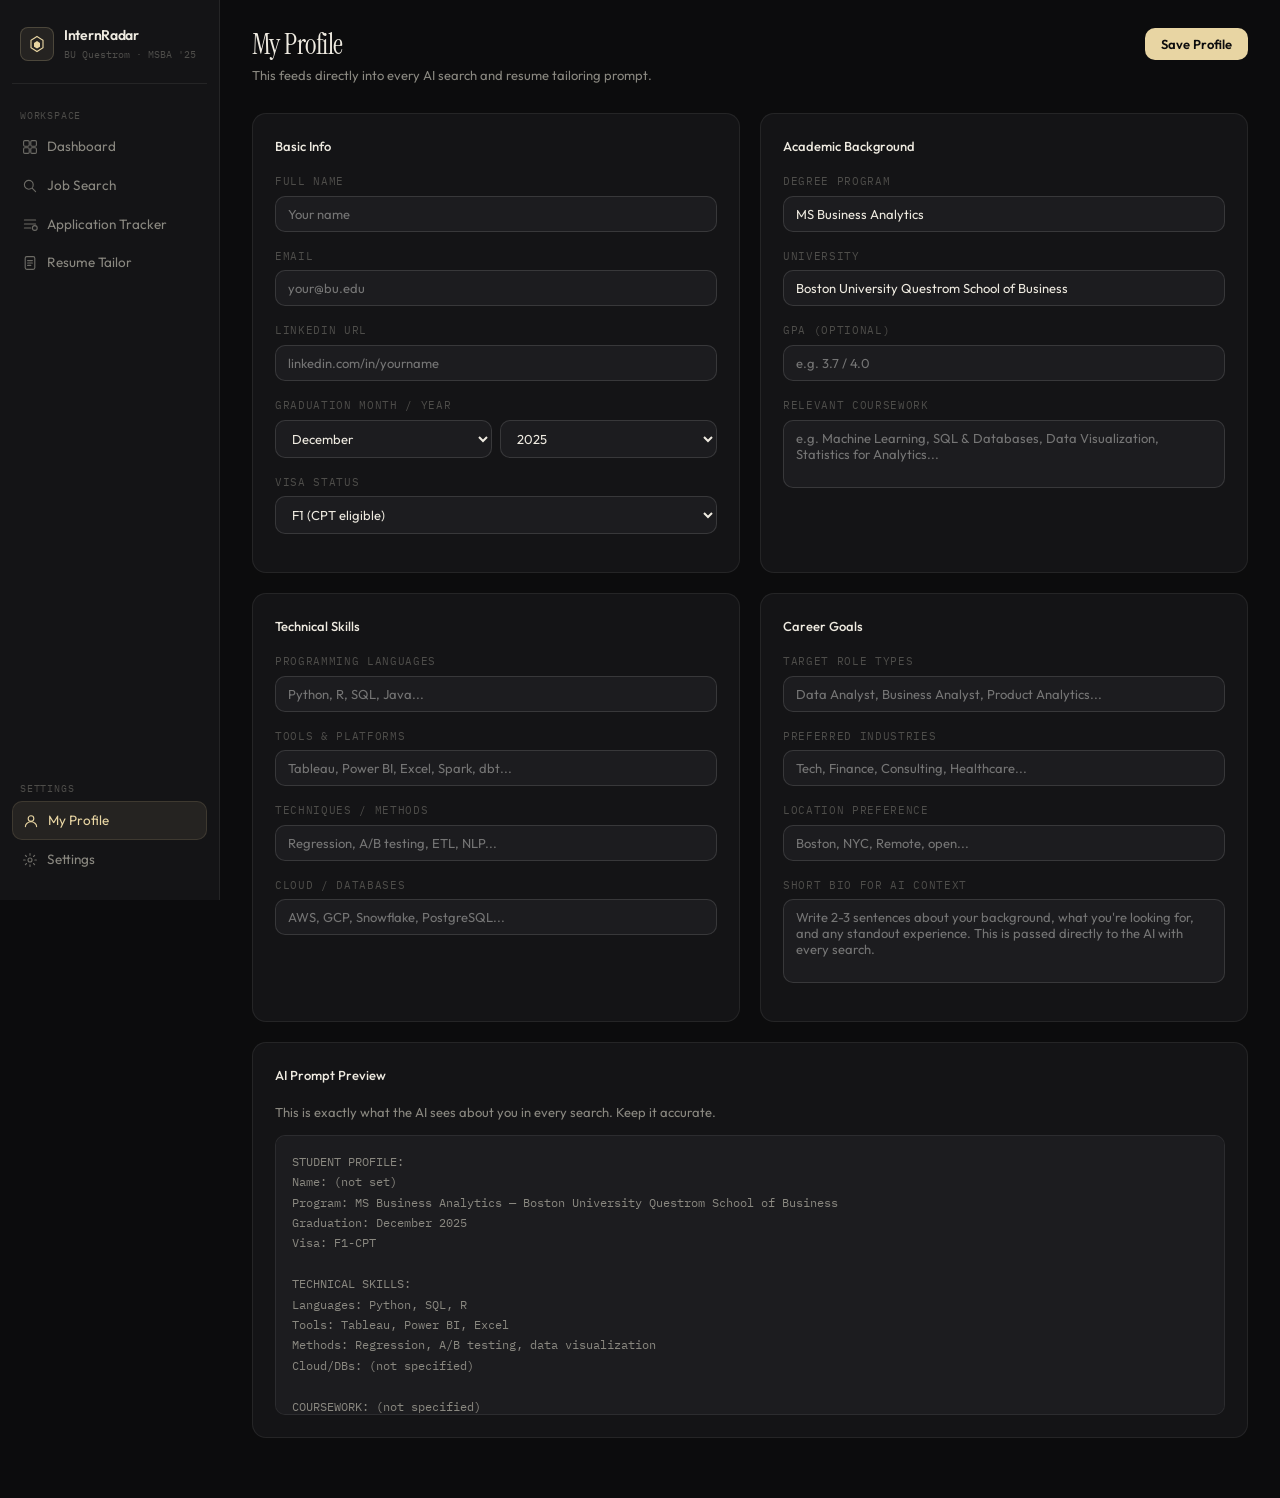
==== pages/profile.html @ 654e5e4c "Initial folder upload" ====
<!DOCTYPE html>
<html lang="en">
<head>
<meta charset="UTF-8">
<meta name="viewport" content="width=device-width, initial-scale=1.0">
<title>My Profile — InternRadar</title>
<link href="https://fonts.googleapis.com/css2?family=Instrument+Serif:ital@0;1&family=IBM+Plex+Mono:wght@400;500&family=Outfit:wght@300;400;500;600&display=swap" rel="stylesheet">
<link rel="stylesheet" href="../css/app.css">
</head>
<body>
<div id="app">
  <nav class="sidebar">
    <div class="sidebar-logo">
      <div class="logo-hex"><svg viewBox="0 0 24 24" width="18" height="18" fill="none"><path d="M12 2L20 7V17L12 22L4 17V7L12 2Z" stroke="currentColor" stroke-width="1.5"/><path d="M12 8L16 10.5V15.5L12 18L8 15.5V10.5L12 8Z" fill="currentColor"/></svg></div>
      <div><div class="logo-name">InternRadar</div><div class="logo-sub">BU Questrom · MSBA '25</div></div>
    </div>
    <div class="nav-section-label">Workspace</div>
    <a href="../index.html" class="nav-item"><svg viewBox="0 0 20 20" width="16" height="16" fill="none"><rect x="2" y="2" width="7" height="7" rx="1.5" stroke="currentColor" stroke-width="1.4"/><rect x="11" y="2" width="7" height="7" rx="1.5" stroke="currentColor" stroke-width="1.4"/><rect x="2" y="11" width="7" height="7" rx="1.5" stroke="currentColor" stroke-width="1.4"/><rect x="11" y="11" width="7" height="7" rx="1.5" stroke="currentColor" stroke-width="1.4"/></svg>Dashboard</a>
    <a href="search.html" class="nav-item"><svg viewBox="0 0 20 20" width="16" height="16" fill="none"><circle cx="8.5" cy="8.5" r="5.5" stroke="currentColor" stroke-width="1.4"/><path d="M13 13L17 17" stroke="currentColor" stroke-width="1.4" stroke-linecap="round"/></svg>Job Search</a>
    <a href="tracker.html" class="nav-item"><svg viewBox="0 0 20 20" width="16" height="16" fill="none"><path d="M3 5h14M3 10h14M3 15h8" stroke="currentColor" stroke-width="1.4" stroke-linecap="round"/><circle cx="16" cy="15" r="3" stroke="currentColor" stroke-width="1.4"/></svg>Application Tracker</a>
    <a href="resume.html" class="nav-item"><svg viewBox="0 0 20 20" width="16" height="16" fill="none"><rect x="4" y="2" width="12" height="16" rx="2" stroke="currentColor" stroke-width="1.4"/><path d="M7 7h6M7 10h6M7 13h4" stroke="currentColor" stroke-width="1.4" stroke-linecap="round"/></svg>Resume Tailor</a>
    <div class="nav-section-label" style="margin-top:auto">Settings</div>
    <a href="profile.html" class="nav-item active"><svg viewBox="0 0 20 20" width="16" height="16" fill="none"><circle cx="10" cy="7" r="3.5" stroke="currentColor" stroke-width="1.4"/><path d="M3 17c0-3.314 3.134-6 7-6s7 2.686 7 6" stroke="currentColor" stroke-width="1.4" stroke-linecap="round"/></svg>My Profile</a>
    <a href="settings.html" class="nav-item"><svg viewBox="0 0 20 20" width="16" height="16" fill="none"><circle cx="10" cy="10" r="2.5" stroke="currentColor" stroke-width="1.4"/><path d="M10 2v2M10 16v2M2 10h2M16 10h2M4.22 4.22l1.42 1.42M14.36 14.36l1.42 1.42M4.22 15.78l1.42-1.42M14.36 5.64l1.42-1.42" stroke="currentColor" stroke-width="1.4" stroke-linecap="round"/></svg>Settings</a>
  </nav>

  <main class="main-content">
    <div class="topbar">
      <div>
        <h1 class="page-title">My Profile</h1>
        <p class="page-sub">This feeds directly into every AI search and resume tailoring prompt.</p>
      </div>
      <button class="btn-primary" onclick="saveProfile()">Save Profile</button>
    </div>

    <div class="profile-grid">
      <div class="section-card">
        <div class="section-card-title">Basic Info</div>
        <div class="field-group"><div class="field-label">Full Name</div><input type="text" class="field-input" id="p-name" placeholder="Your name"></div>
        <div class="field-group"><div class="field-label">Email</div><input type="email" class="field-input" id="p-email" placeholder="your@bu.edu"></div>
        <div class="field-group"><div class="field-label">LinkedIn URL</div><input type="url" class="field-input" id="p-linkedin" placeholder="linkedin.com/in/yourname"></div>
        <div class="field-group">
          <div class="field-label">Graduation Month / Year</div>
          <div style="display:grid;grid-template-columns:1fr 1fr;gap:8px">
            <select class="field-select" id="p-grad-month">
              <option value="May">May</option><option value="August">August</option><option value="December" selected>December</option>
            </select>
            <select class="field-select" id="p-grad-year">
              <option value="2025" selected>2025</option><option value="2026">2026</option>
            </select>
          </div>
        </div>
        <div class="field-group">
          <div class="field-label">Visa Status</div>
          <select class="field-select" id="p-visa">
            <option value="F1-CPT">F1 (CPT eligible)</option>
            <option value="F1-OPT">F1 (OPT eligible)</option>
            <option value="F1-Both">F1 (CPT + OPT)</option>
            <option value="H1B">H1-B</option>
          </select>
        </div>
      </div>

      <div class="section-card">
        <div class="section-card-title">Academic Background</div>
        <div class="field-group"><div class="field-label">Degree Program</div><input type="text" class="field-input" id="p-degree" value="MS Business Analytics"></div>
        <div class="field-group"><div class="field-label">University</div><input type="text" class="field-input" id="p-university" value="Boston University Questrom School of Business"></div>
        <div class="field-group"><div class="field-label">GPA (optional)</div><input type="text" class="field-input" id="p-gpa" placeholder="e.g. 3.7 / 4.0"></div>
        <div class="field-group">
          <div class="field-label">Relevant Coursework</div>
          <textarea class="field-textarea" id="p-courses" rows="3" placeholder="e.g. Machine Learning, SQL & Databases, Data Visualization, Statistics for Analytics..."></textarea>
        </div>
      </div>

      <div class="section-card">
        <div class="section-card-title">Technical Skills</div>
        <div class="field-group">
          <div class="field-label">Programming Languages</div>
          <input type="text" class="field-input" id="p-langs" placeholder="Python, R, SQL, Java...">
        </div>
        <div class="field-group">
          <div class="field-label">Tools & Platforms</div>
          <input type="text" class="field-input" id="p-tools" placeholder="Tableau, Power BI, Excel, Spark, dbt...">
        </div>
        <div class="field-group">
          <div class="field-label">Techniques / Methods</div>
          <input type="text" class="field-input" id="p-methods" placeholder="Regression, A/B testing, ETL, NLP...">
        </div>
        <div class="field-group">
          <div class="field-label">Cloud / Databases</div>
          <input type="text" class="field-input" id="p-cloud" placeholder="AWS, GCP, Snowflake, PostgreSQL...">
        </div>
      </div>

      <div class="section-card">
        <div class="section-card-title">Career Goals</div>
        <div class="field-group">
          <div class="field-label">Target Role Types</div>
          <input type="text" class="field-input" id="p-roles" placeholder="Data Analyst, Business Analyst, Product Analytics...">
        </div>
        <div class="field-group">
          <div class="field-label">Preferred Industries</div>
          <input type="text" class="field-input" id="p-industries" placeholder="Tech, Finance, Consulting, Healthcare...">
        </div>
        <div class="field-group">
          <div class="field-label">Location Preference</div>
          <input type="text" class="field-input" id="p-locations" placeholder="Boston, NYC, Remote, open...">
        </div>
        <div class="field-group">
          <div class="field-label">Short Bio for AI Context</div>
          <textarea class="field-textarea" id="p-bio" rows="4" placeholder="Write 2-3 sentences about your background, what you're looking for, and any standout experience. This is passed directly to the AI with every search."></textarea>
        </div>
      </div>
    </div>

    <!-- AI context preview -->
    <div class="section-card" style="margin-top:20px">
      <div class="section-card-title">AI Prompt Preview</div>
      <p style="font-size:13px;color:var(--text2);margin-bottom:12px">This is exactly what the AI sees about you in every search. Keep it accurate.</p>
      <pre id="prompt-preview" style="background:var(--surface2);border:1px solid var(--border);border-radius:var(--radius);padding:16px;font-size:12px;font-family:var(--font-mono);color:var(--text2);line-height:1.7;white-space:pre-wrap;max-height:280px;overflow-y:auto"></pre>
    </div>
  </main>
</div>

<script src="../js/storage.js"></script>
<script src="../js/app.js"></script>
<script>
const PROFILE_KEY = 'ir_profile';

function loadProfile() {
  const p = JSON.parse(localStorage.getItem(PROFILE_KEY) || '{}');
  ['name','email','linkedin','gpa','degree','university','courses','langs','tools','methods','cloud','roles','industries','locations','bio'].forEach(k => {
    if (el('p-'+k) && p[k]) el('p-'+k).value = p[k];
  });
  if (p.gradMonth) el('p-grad-month').value = p.gradMonth;
  if (p.gradYear)  el('p-grad-year').value  = p.gradYear;
  if (p.visa)      el('p-visa').value        = p.visa;
  updatePreview();
}

function getProfileData() {
  return {
    name:       el('p-name').value,
    email:      el('p-email').value,
    linkedin:   el('p-linkedin').value,
    gradMonth:  el('p-grad-month').value,
    gradYear:   el('p-grad-year').value,
    visa:       el('p-visa').value,
    gpa:        el('p-gpa').value,
    degree:     el('p-degree').value,
    university: el('p-university').value,
    courses:    el('p-courses').value,
    langs:      el('p-langs').value,
    tools:      el('p-tools').value,
    methods:    el('p-methods').value,
    cloud:      el('p-cloud').value,
    roles:      el('p-roles').value,
    industries: el('p-industries').value,
    locations:  el('p-locations').value,
    bio:        el('p-bio').value,
  };
}

function saveProfile() {
  const p = getProfileData();
  localStorage.setItem(PROFILE_KEY, JSON.stringify(p));
  updatePreview();
  const btn = event.target;
  btn.textContent = '✓ Saved!';
  setTimeout(() => btn.textContent = 'Save Profile', 1500);
}

function updatePreview() {
  const p = getProfileData();
  const preview = `STUDENT PROFILE:
Name: ${p.name || '(not set)'}
Program: ${p.degree} — ${p.university}
Graduation: ${p.gradMonth} ${p.gradYear}
Visa: ${p.visa}${p.gpa ? ' | GPA: ' + p.gpa : ''}

TECHNICAL SKILLS:
Languages: ${p.langs || 'Python, SQL, R'}
Tools: ${p.tools || 'Tableau, Power BI, Excel'}
Methods: ${p.methods || 'Regression, A/B testing, data visualization'}
Cloud/DBs: ${p.cloud || '(not specified)'}

COURSEWORK: ${p.courses || '(not specified)'}

TARGET:
Roles: ${p.roles || 'Data/Business Analyst'}
Industries: ${p.industries || 'Any'}
Location: ${p.locations || 'Any'}

BIO: ${p.bio || '(not set)'}`;
  if (el('prompt-preview')) el('prompt-preview').textContent = preview;
}

// Live preview update
document.querySelectorAll('input,select,textarea').forEach(inp => inp.addEventListener('input', updatePreview));

loadProfile();
</script>
</body>
</html>
---- css/app.css ----
/* =============================================
   InternRadar — Design System
   Dark editorial theme with warm accents
   ============================================= */

*, *::before, *::after { box-sizing: border-box; margin: 0; padding: 0; }

:root {
  --bg:        #0c0c0d;
  --surface:   #141416;
  --surface2:  #1c1c1f;
  --surface3:  #242428;
  --border:    rgba(255,255,255,0.07);
  --border2:   rgba(255,255,255,0.12);
  --border3:   rgba(255,255,255,0.18);

  --text:      #eeeae0;
  --text2:     #8a8880;
  --text3:     #4e4d4a;

  --accent:    #e8d5a3;
  --accent-bg: rgba(232,213,163,0.08);
  --accent-bg2:rgba(232,213,163,0.04);

  --green:     #6fcf97;
  --green-bg:  rgba(111,207,151,0.10);
  --blue:      #7eb8f7;
  --blue-bg:   rgba(126,184,247,0.10);
  --amber:     #f5c842;
  --amber-bg:  rgba(245,200,66,0.10);
  --purple:    #b097f7;
  --purple-bg: rgba(176,151,247,0.10);
  --red:       #f47c7c;
  --red-bg:    rgba(244,124,124,0.10);

  --sidebar-w: 220px;
  --radius:    10px;
  --radius-lg: 14px;
  --radius-xl: 20px;

  --font-body:  'Outfit', sans-serif;
  --font-serif: 'Instrument Serif', serif;
  --font-mono:  'IBM Plex Mono', monospace;
}

html, body { height: 100%; }
body {
  font-family: var(--font-body);
  background: var(--bg);
  color: var(--text);
  font-size: 14px;
  line-height: 1.6;
  -webkit-font-smoothing: antialiased;
}

#app { display: flex; min-height: 100vh; }

.sidebar {
  width: var(--sidebar-w);
  min-height: 100vh;
  background: var(--surface);
  border-right: 1px solid var(--border);
  display: flex;
  flex-direction: column;
  padding: 20px 12px;
  position: fixed;
  top: 0; left: 0; bottom: 0;
  z-index: 50;
}
.sidebar-logo {
  display: flex;
  align-items: center;
  gap: 10px;
  padding: 4px 8px 20px;
  border-bottom: 1px solid var(--border);
  margin-bottom: 16px;
}
.logo-hex {
  width: 34px; height: 34px;
  background: var(--accent-bg);
  border: 1px solid rgba(232,213,163,0.2);
  border-radius: 8px;
  display: flex; align-items: center; justify-content: center;
  color: var(--accent);
  flex-shrink: 0;
}
.logo-name { font-size: 14px; font-weight: 600; letter-spacing: -0.02em; }
.logo-sub  { font-size: 10px; font-family: var(--font-mono); color: var(--text3); margin-top: 1px; }

.nav-section-label {
  font-size: 10px; font-family: var(--font-mono); color: var(--text3);
  letter-spacing: 0.08em; text-transform: uppercase;
  padding: 0 8px; margin: 8px 0 4px;
}
.nav-item {
  display: flex; align-items: center; gap: 9px;
  padding: 8px 10px; border-radius: var(--radius);
  color: var(--text2); text-decoration: none;
  font-size: 13.5px; font-weight: 400;
  transition: all 0.13s; margin-bottom: 1px;
}
.nav-item:hover { background: var(--surface2); color: var(--text); }
.nav-item.active { background: var(--accent-bg); color: var(--accent); border: 1px solid rgba(232,213,163,0.12); }
.nav-item svg { flex-shrink: 0; opacity: 0.75; }
.nav-item.active svg { opacity: 1; }

.main-content {
  margin-left: var(--sidebar-w);
  flex: 1;
  padding: 28px 32px 60px;
  max-width: calc(100vw - var(--sidebar-w));
}

.topbar {
  display: flex; align-items: flex-start; justify-content: space-between;
  margin-bottom: 28px; gap: 16px; flex-wrap: wrap;
}
.page-title {
  font-family: var(--font-serif);
  font-size: 28px; font-weight: 400;
  letter-spacing: -0.02em; line-height: 1.2;
}
.page-sub { font-size: 13px; color: var(--text2); margin-top: 3px; }
.topbar-actions { display: flex; align-items: center; gap: 10px; flex-shrink: 0; flex-wrap: wrap; }

.visa-badge {
  display: flex; align-items: center; gap: 5px;
  font-size: 11px; font-family: var(--font-mono);
  color: var(--green); background: var(--green-bg);
  border: 1px solid rgba(111,207,151,0.2);
  padding: 5px 10px; border-radius: 20px;
}
.badge-new {
  font-size: 9px; font-family: var(--font-mono); letter-spacing: 0.06em;
  color: var(--purple); background: var(--purple-bg);
  border: 1px solid rgba(176,151,247,0.2);
  padding: 2px 7px; border-radius: 10px;
}

.btn-primary {
  display: inline-flex; align-items: center; gap: 7px;
  padding: 8px 16px; background: var(--accent); color: #0c0c0d;
  border: none; border-radius: var(--radius);
  font-family: var(--font-body); font-size: 13px; font-weight: 600;
  cursor: pointer; transition: opacity 0.13s, transform 0.1s; white-space: nowrap;
}
.btn-primary:hover { opacity: 0.85; }
.btn-primary:active { transform: scale(0.98); }
.btn-primary:disabled { opacity: 0.4; cursor: not-allowed; }

.btn-secondary {
  display: inline-flex; align-items: center; gap: 7px;
  padding: 7px 14px; background: transparent; color: var(--text);
  border: 1px solid var(--border2); border-radius: var(--radius);
  font-family: var(--font-body); font-size: 13px; font-weight: 400;
  cursor: pointer; transition: all 0.13s; white-space: nowrap;
}
.btn-secondary:hover { border-color: var(--border3); background: var(--surface2); }
.btn-secondary:active { transform: scale(0.98); }

.btn-ghost {
  display: inline-flex; align-items: center; gap: 6px;
  padding: 6px 12px; background: transparent; color: var(--text2);
  border: none; border-radius: var(--radius);
  font-family: var(--font-body); font-size: 12px; cursor: pointer; transition: all 0.13s;
}
.btn-ghost:hover { background: var(--surface2); color: var(--text); }

.stats-grid {
  display: grid; grid-template-columns: repeat(4, 1fr);
  gap: 14px; margin-bottom: 24px;
}
.stat-card {
  background: var(--surface); border: 1px solid var(--border);
  border-radius: var(--radius-lg); padding: 18px;
  display: flex; flex-direction: column; gap: 8px;
}
.stat-icon { width: 32px; height: 32px; border-radius: 8px; display: flex; align-items: center; justify-content: center; }
.stat-icon.green  { background: var(--green-bg);  color: var(--green);  }
.stat-icon.blue   { background: var(--blue-bg);   color: var(--blue);   }
.stat-icon.amber  { background: var(--amber-bg);  color: var(--amber);  }
.stat-icon.purple { background: var(--purple-bg); color: var(--purple); }
.stat-value { font-family: var(--font-serif); font-size: 32px; line-height: 1; }
.stat-label { font-size: 12px; color: var(--text2); font-family: var(--font-mono); }

.dashboard-grid { display: grid; grid-template-columns: 1fr 340px; gap: 20px; align-items: start; }
.right-col { display: flex; flex-direction: column; gap: 16px; }

.panel { background: var(--surface); border: 1px solid var(--border); border-radius: var(--radius-lg); overflow: hidden; }
.panel-header {
  display: flex; align-items: center; justify-content: space-between;
  padding: 14px 18px; border-bottom: 1px solid var(--border);
}
.panel-title { font-size: 13px; font-weight: 500; letter-spacing: -0.01em; }
.panel-link { font-size: 12px; font-family: var(--font-mono); color: var(--accent); text-decoration: none; opacity: 0.8; }
.panel-link:hover { opacity: 1; }

.empty-state { display: flex; flex-direction: column; align-items: center; text-align: center; padding: 40px 24px; gap: 8px; }
.empty-icon  { font-size: 24px; color: var(--text3); margin-bottom: 4px; }
.empty-title { font-size: 14px; font-weight: 500; color: var(--text2); }
.empty-desc  { font-size: 12px; color: var(--text3); max-width: 260px; line-height: 1.6; margin-bottom: 4px; }

.insight-placeholder { padding: 14px 18px; }
.insight-bar {
  display: flex; align-items: center; justify-content: space-between;
  font-size: 12px; color: var(--text2); margin-bottom: 14px; position: relative;
  padding-bottom: 6px;
}
.insight-bar-track {
  position: absolute; left: 0; bottom: 0;
  height: 2px; background: var(--surface3); border-radius: 2px; width: 100%;
}
.insight-bar-fill {
  position: absolute; left: 0; bottom: 0;
  height: 2px; background: var(--accent); border-radius: 2px; opacity: 0.5;
}
.insight-note { font-size: 11px; font-family: var(--font-mono); color: var(--text3); margin-top: 4px; }

.filter-tags { display: flex; flex-wrap: wrap; gap: 6px; padding: 14px 18px; }
.ftag { font-size: 11px; font-family: var(--font-mono); padding: 3px 9px; border-radius: 20px; background: var(--surface2); border: 1px solid var(--border2); color: var(--text2); }
.ftag-green { background: var(--green-bg); border-color: rgba(111,207,151,0.2); color: var(--green); }
.ftag-blue  { background: var(--blue-bg);  border-color: rgba(126,184,247,0.2);  color: var(--blue);  }

.job-card { background: var(--surface); border: 1px solid var(--border); border-radius: var(--radius-lg); padding: 18px 20px; transition: border-color 0.14s; }
.job-card:hover { border-color: var(--border3); }
.job-card-top { display: flex; align-items: flex-start; justify-content: space-between; gap: 12px; margin-bottom: 8px; }
.job-co { font-size: 11px; font-family: var(--font-mono); color: var(--accent); margin-bottom: 3px; letter-spacing: 0.03em; }
.job-title-text { font-size: 15px; font-weight: 500; line-height: 1.3; }
.match-pill { flex-shrink: 0; font-size: 10px; font-family: var(--font-mono); padding: 3px 8px; border-radius: 20px; white-space: nowrap; }
.match-high   { background: var(--green-bg);  color: var(--green);  border: 1px solid rgba(111,207,151,0.2); }
.match-medium { background: var(--blue-bg);   color: var(--blue);   border: 1px solid rgba(126,184,247,0.2); }
.match-new    { background: var(--amber-bg);  color: var(--amber);  border: 1px solid rgba(245,200,66,0.2);  }

.job-meta-row { display: flex; flex-wrap: wrap; gap: 6px; margin: 8px 0; }
.meta-chip { font-size: 11px; font-family: var(--font-mono); color: var(--text3); background: var(--surface2); border: 1px solid var(--border); padding: 2px 8px; border-radius: 5px; }
.meta-chip.visa-ok { color: var(--green); background: var(--green-bg); border-color: rgba(111,207,151,0.15); }
.job-summary { font-size: 13px; color: var(--text2); line-height: 1.65; margin: 8px 0; }
.job-skills-row { display: flex; flex-wrap: wrap; gap: 5px; margin: 8px 0; }
.skill-tag { font-size: 11px; font-family: var(--font-mono); background: var(--surface3); color: var(--text2); padding: 2px 7px; border-radius: 4px; }
.job-card-footer { display: flex; align-items: center; justify-content: space-between; margin-top: 12px; padding-top: 12px; border-top: 1px solid var(--border); }
.job-source-label { font-size: 11px; font-family: var(--font-mono); color: var(--text3); }
.job-actions { display: flex; gap: 6px; }

.btn-save { font-size: 11px; font-family: var(--font-mono); padding: 5px 10px; border: 1px solid var(--border2); border-radius: 6px; background: transparent; color: var(--text2); cursor: pointer; transition: all 0.12s; }
.btn-save:hover { border-color: var(--amber); color: var(--amber); }
.btn-save.saved { border-color: var(--amber); color: var(--amber); background: var(--amber-bg); }
.btn-apply { font-size: 11px; font-family: var(--font-mono); padding: 5px 12px; border: 1px solid var(--border2); border-radius: 6px; background: transparent; color: var(--text); cursor: pointer; transition: all 0.12s; text-decoration: none; display: inline-flex; align-items: center; gap: 4px; }
.btn-apply:hover { border-color: var(--accent); color: var(--accent); }
.btn-tailor { font-size: 11px; font-family: var(--font-mono); padding: 5px 10px; border: 1px solid rgba(176,151,247,0.2); border-radius: 6px; background: var(--purple-bg); color: var(--purple); cursor: pointer; transition: all 0.12s; }
.btn-tailor:hover { opacity: 0.8; }

.field-group { display: flex; flex-direction: column; gap: 5px; margin-bottom: 16px; }
.field-label { font-size: 11px; font-family: var(--font-mono); color: var(--text3); letter-spacing: 0.06em; text-transform: uppercase; }
.field-input, .field-select, .field-textarea { width: 100%; background: var(--surface2); border: 1px solid var(--border2); border-radius: var(--radius); padding: 9px 12px; color: var(--text); font-family: var(--font-body); font-size: 13px; outline: none; transition: border-color 0.13s; resize: none; }
.field-input:focus, .field-select:focus, .field-textarea:focus { border-color: var(--accent); }
.field-select option { background: var(--surface2); }

.chip-group { display: flex; flex-wrap: wrap; gap: 6px; margin-top: 6px; }
.chip { font-size: 12px; font-family: var(--font-mono); padding: 4px 11px; border-radius: 20px; border: 1px solid var(--border2); background: transparent; color: var(--text2); cursor: pointer; transition: all 0.12s; }
.chip:hover { border-color: var(--border3); color: var(--text); }
.chip.active { background: var(--accent-bg); border-color: rgba(232,213,163,0.25); color: var(--accent); }

.loading-wrap { display: none; padding: 48px; text-align: center; }
.loading-wrap.show { display: block; }
.spinner { width: 32px; height: 32px; border: 2px solid var(--border2); border-top-color: var(--accent); border-radius: 50%; animation: spin 0.75s linear infinite; margin: 0 auto 14px; }
@keyframes spin { to { transform: rotate(360deg); } }
.loading-msg { font-size: 13px; color: var(--text2); }
.loading-ticker { font-size: 11px; font-family: var(--font-mono); color: var(--text3); margin-top: 6px; min-height: 16px; }

.tracker-table { width: 100%; border-collapse: collapse; }
.tracker-table th { font-size: 11px; font-family: var(--font-mono); color: var(--text3); letter-spacing: 0.05em; text-transform: uppercase; padding: 10px 16px; text-align: left; border-bottom: 1px solid var(--border); background: var(--surface2); }
.tracker-table td { padding: 12px 16px; font-size: 13px; color: var(--text2); border-bottom: 1px solid var(--border); vertical-align: middle; }
.tracker-table tr:last-child td { border-bottom: none; }
.tracker-table tr:hover td { background: var(--surface2); }

.status-pill { display: inline-block; font-size: 10px; font-family: var(--font-mono); padding: 3px 8px; border-radius: 20px; }
.status-applied   { background: var(--blue-bg);   color: var(--blue);   border: 1px solid rgba(126,184,247,0.2); }
.status-saved     { background: var(--amber-bg);  color: var(--amber);  border: 1px solid rgba(245,200,66,0.2);  }
.status-interview { background: var(--purple-bg); color: var(--purple); border: 1px solid rgba(176,151,247,0.2); }
.status-rejected  { background: var(--red-bg);    color: var(--red);    border: 1px solid rgba(244,124,124,0.2); }
.status-offer     { background: var(--green-bg);  color: var(--green);  border: 1px solid rgba(111,207,151,0.2); }

.drop-zone { border: 2px dashed var(--border2); border-radius: var(--radius-lg); padding: 48px 24px; text-align: center; cursor: pointer; transition: all 0.2s; }
.drop-zone:hover, .drop-zone.drag-over { border-color: var(--accent); background: var(--accent-bg2); }
.drop-zone-icon { font-size: 32px; color: var(--text3); margin-bottom: 12px; }
.drop-zone-title { font-size: 15px; font-weight: 500; margin-bottom: 6px; }
.drop-zone-sub { font-size: 12px; color: var(--text3); }

.tailored-resume-output { background: var(--surface2); border: 1px solid var(--border); border-radius: var(--radius); padding: 20px; font-size: 12px; line-height: 1.8; color: var(--text2); white-space: pre-wrap; font-family: var(--font-mono); max-height: 500px; overflow-y: auto; }

.search-layout { display: grid; grid-template-columns: 260px 1fr; gap: 24px; align-items: start; }
.search-sidebar { background: var(--surface); border: 1px solid var(--border); border-radius: var(--radius-lg); padding: 18px; position: sticky; top: 20px; }
.search-sidebar-title { font-size: 12px; font-family: var(--font-mono); color: var(--text3); letter-spacing: 0.06em; text-transform: uppercase; margin-bottom: 14px; }
.jobs-list { display: flex; flex-direction: column; gap: 14px; }

.error-banner { background: var(--red-bg); border: 1px solid rgba(244,124,124,0.2); border-radius: var(--radius); padding: 12px 16px; color: var(--red); font-size: 13px; margin-bottom: 16px; display: none; }
.error-banner.show { display: block; }

.modal-backdrop { position: fixed; inset: 0; background: rgba(0,0,0,0.65); z-index: 200; display: none; align-items: center; justify-content: center; padding: 24px; }
.modal-backdrop.show { display: flex; }
.modal { background: var(--surface); border: 1px solid var(--border2); border-radius: var(--radius-xl); padding: 28px; max-width: 680px; width: 100%; max-height: 85vh; overflow-y: auto; position: relative; }
.modal-title { font-family: var(--font-serif); font-size: 22px; margin-bottom: 6px; }
.modal-sub { font-size: 13px; color: var(--text2); margin-bottom: 20px; }
.modal-close { position: absolute; top: 18px; right: 18px; background: none; border: none; color: var(--text2); cursor: pointer; font-size: 20px; line-height: 1; }
.modal-footer { display: flex; gap: 10px; justify-content: flex-end; margin-top: 20px; padding-top: 16px; border-top: 1px solid var(--border); }

.resume-uploaded-card { display: flex; align-items: center; gap: 14px; padding: 14px; background: var(--green-bg); border: 1px solid rgba(111,207,151,0.2); border-radius: var(--radius); }
.resume-file-name { font-size: 13px; font-weight: 500; color: var(--green); }
.resume-file-size { font-size: 11px; font-family: var(--font-mono); color: var(--text3); }
.resume-empty { text-align: center; padding: 20px 14px; }

.api-setup-banner { background: var(--amber-bg); border: 1px solid rgba(245,200,66,0.2); border-radius: var(--radius); padding: 14px 18px; font-size: 13px; color: var(--amber); margin-bottom: 20px; display: flex; align-items: flex-start; gap: 10px; }

.profile-grid { display: grid; grid-template-columns: 1fr 1fr; gap: 20px; }
.section-card { background: var(--surface); border: 1px solid var(--border); border-radius: var(--radius-lg); padding: 22px; }
.section-card-title { font-size: 13px; font-weight: 500; margin-bottom: 16px; display: flex; align-items: center; gap: 8px; }

.section-divider { border: none; border-top: 1px solid var(--border); margin: 20px 0; }

@media (max-width: 900px) {
  .sidebar { display: none; }
  .main-content { margin-left: 0; }
  .stats-grid { grid-template-columns: repeat(2, 1fr); }
  .dashboard-grid { grid-template-columns: 1fr; }
  .search-layout { grid-template-columns: 1fr; }
  .profile-grid { grid-template-columns: 1fr; }
}
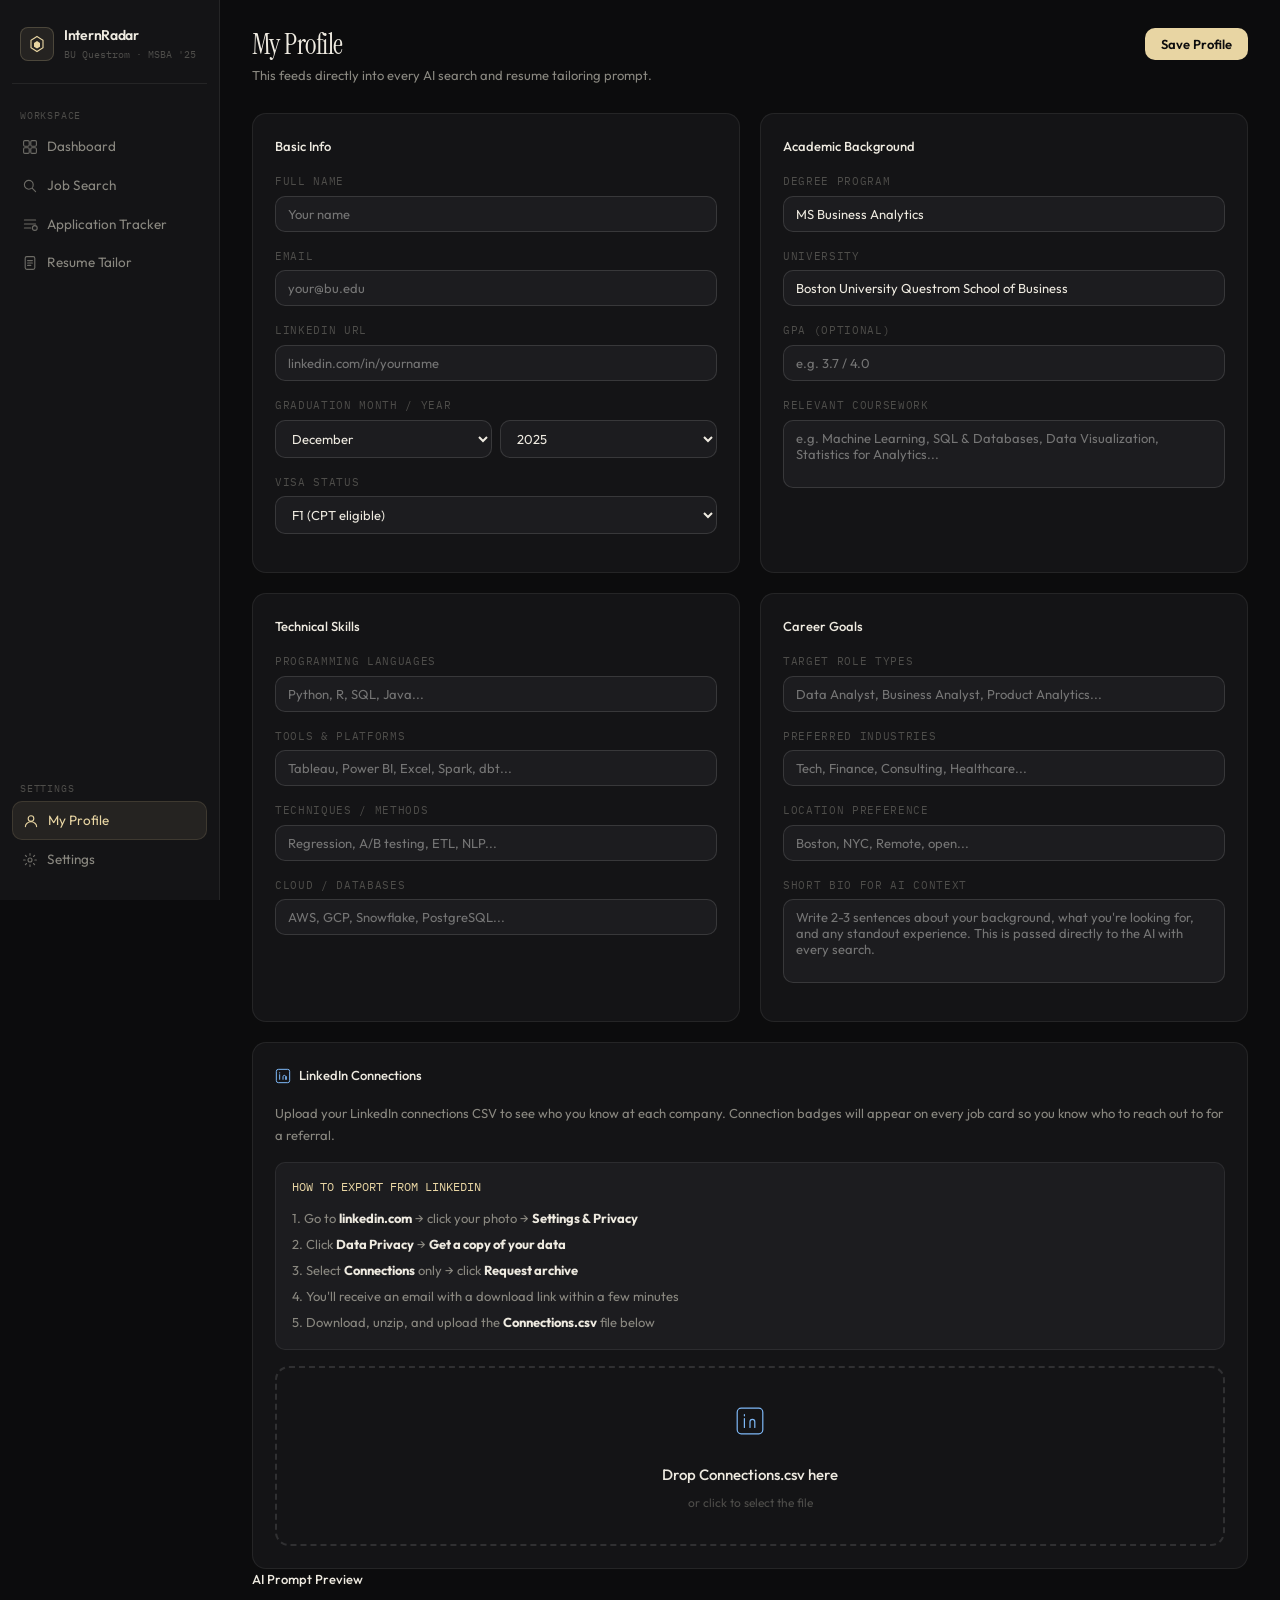
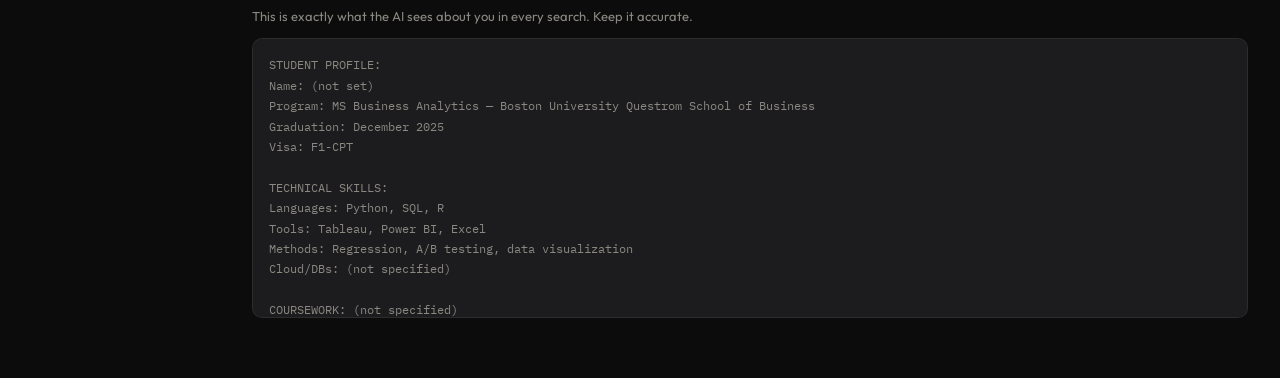
==== commit 9730f50a: "Folder upload v2" ====
--- a/pages/profile.html
+++ b/pages/profile.html
@@ -113,8 +113,57 @@
       </div>
     </div>
 
-    <!-- AI context preview -->
-    <div class="section-card" style="margin-top:20px">
+    <!-- LinkedIn Connections Upload -->
+    <div class="section-card" style="margin-top:20px;grid-column:1/-1" id="linkedin">
+      <div class="section-card-title">
+        <svg viewBox="0 0 24 24" width="16" height="16" fill="none" style="color:var(--blue)"><rect x="2" y="2" width="20" height="20" rx="3" stroke="currentColor" stroke-width="1.5"/><path d="M7 10v7M7 7v.5M12 17v-4c0-1.1.9-2 2-2s2 .9 2 2v4M17 17v-4" stroke="currentColor" stroke-width="1.5" stroke-linecap="round"/></svg>
+        LinkedIn Connections
+        <span id="li-status-badge" style="font-size:10px;font-family:var(--font-mono);padding:2px 8px;border-radius:10px;margin-left:6px"></span>
+      </div>
+
+      <p style="font-size:13px;color:var(--text2);margin-bottom:16px;line-height:1.7">
+        Upload your LinkedIn connections CSV to see who you know at each company. Connection badges will appear on every job card so you know who to reach out to for a referral.
+      </p>
+
+      <div style="background:var(--surface2);border:1px solid var(--border);border-radius:var(--radius);padding:14px 16px;margin-bottom:16px">
+        <div style="font-size:12px;font-family:var(--font-mono);color:var(--accent);margin-bottom:8px">HOW TO EXPORT FROM LINKEDIN</div>
+        <div style="font-size:13px;color:var(--text2);line-height:2">
+          1. Go to <strong style="color:var(--text)">linkedin.com</strong> → click your photo → <strong style="color:var(--text)">Settings & Privacy</strong><br>
+          2. Click <strong style="color:var(--text)">Data Privacy</strong> → <strong style="color:var(--text)">Get a copy of your data</strong><br>
+          3. Select <strong style="color:var(--text)">Connections</strong> only → click <strong style="color:var(--text)">Request archive</strong><br>
+          4. You'll receive an email with a download link within a few minutes<br>
+          5. Download, unzip, and upload the <strong style="color:var(--text)">Connections.csv</strong> file below
+        </div>
+      </div>
+
+      <div id="li-upload-zone">
+        <div class="drop-zone" id="li-drop-zone" onclick="document.getElementById('li-file').click()" style="padding:32px">
+          <div class="drop-zone-icon">
+            <svg viewBox="0 0 40 40" width="32" height="32" fill="none" style="color:var(--blue)"><rect x="4" y="4" width="32" height="32" rx="5" stroke="currentColor" stroke-width="1.5"/><path d="M13 17v11M13 12v1.5M20 28v-7c0-1.7 1.3-3 3-3s3 1.3 3 3v7M26 28v-7" stroke="currentColor" stroke-width="1.5" stroke-linecap="round"/></svg>
+          </div>
+          <div class="drop-zone-title">Drop Connections.csv here</div>
+          <div class="drop-zone-sub">or click to select the file</div>
+        </div>
+        <input type="file" id="li-file" accept=".csv" style="display:none" onchange="handleLinkedInUpload(event)">
+      </div>
+
+      <div id="li-loaded-state" style="display:none">
+        <div class="resume-uploaded-card" style="background:var(--blue-bg);border-color:rgba(126,184,247,0.2)">
+          <svg viewBox="0 0 24 24" width="28" height="28" fill="none" style="color:var(--blue)"><rect x="2" y="2" width="20" height="20" rx="3" stroke="currentColor" stroke-width="1.5"/><path d="M7 10v7M7 7v.5M12 17v-4c0-1.1.9-2 2-2s2 .9 2 2v4M17 17v-4" stroke="currentColor" stroke-width="1.5" stroke-linecap="round"/></svg>
+          <div>
+            <div class="resume-file-name" style="color:var(--blue)" id="li-loaded-count"></div>
+            <div class="resume-file-size" id="li-loaded-meta"></div>
+          </div>
+        </div>
+        <div style="display:flex;gap:8px;margin-top:12px">
+          <button class="btn-ghost" onclick="previewConnections()">Preview connections</button>
+          <button class="btn-secondary" onclick="replaceConnections()">Replace CSV</button>
+          <button class="btn-secondary" style="color:var(--red);border-color:rgba(244,124,124,0.3)" onclick="clearConnections()">Remove</button>
+        </div>
+      </div>
+
+      <div id="li-error" style="display:none;margin-top:10px;font-size:12px;color:var(--red);font-family:var(--font-mono)"></div>
+    </div>
       <div class="section-card-title">AI Prompt Preview</div>
       <p style="font-size:13px;color:var(--text2);margin-bottom:12px">This is exactly what the AI sees about you in every search. Keep it accurate.</p>
       <pre id="prompt-preview" style="background:var(--surface2);border:1px solid var(--border);border-radius:var(--radius);padding:16px;font-size:12px;font-family:var(--font-mono);color:var(--text2);line-height:1.7;white-space:pre-wrap;max-height:280px;overflow-y:auto"></pre>
@@ -198,7 +247,87 @@
 // Live preview update
 document.querySelectorAll('input,select,textarea').forEach(inp => inp.addEventListener('input', updatePreview));
 
+// ---- LinkedIn connections ----
+function initLinkedIn() {
+  const stats = Store.getConnectionStats();
+  if (stats.total > 0) showLinkedInLoaded(stats);
+
+  const dz = el('li-drop-zone');
+  if (dz) {
+    dz.addEventListener('dragover', e => { e.preventDefault(); dz.classList.add('drag-over'); });
+    dz.addEventListener('dragleave', () => dz.classList.remove('drag-over'));
+    dz.addEventListener('drop', e => {
+      e.preventDefault(); dz.classList.remove('drag-over');
+      const file = e.dataTransfer.files[0];
+      if (file) processLinkedInFile(file);
+    });
+  }
+}
+
+function handleLinkedInUpload(event) {
+  const file = event.target.files[0];
+  if (file) processLinkedInFile(file);
+}
+
+function processLinkedInFile(file) {
+  if (!file.name.toLowerCase().endsWith('.csv')) {
+    showLinkedInError('Please upload a .csv file (the Connections.csv from your LinkedIn export).');
+    return;
+  }
+  const reader = new FileReader();
+  reader.onload = (e) => {
+    try {
+      const connections = Store.parseLinkedInCSV(e.target.result);
+      if (connections.length === 0) {
+        showLinkedInError('No connections found in this file. Make sure you uploaded Connections.csv from your LinkedIn data export.');
+        return;
+      }
+      Store.setConnections(connections);
+      const stats = Store.getConnectionStats();
+      showLinkedInLoaded(stats);
+      el('li-error').style.display = 'none';
+    } catch(err) {
+      showLinkedInError('Failed to parse CSV: ' + err.message);
+    }
+  };
+  reader.readAsText(file);
+}
+
+function showLinkedInLoaded(stats) {
+  el('li-upload-zone').style.display = 'none';
+  el('li-loaded-state').style.display = 'block';
+  el('li-loaded-count').textContent = `${stats.total.toLocaleString()} connections loaded`;
+  el('li-loaded-meta').textContent = `${stats.companies.toLocaleString()} unique companies · Badges active on all job cards`;
+  el('li-status-badge').textContent = '● Active';
+  el('li-status-badge').style.cssText = 'background:var(--blue-bg);color:var(--blue);font-size:10px;font-family:var(--font-mono);padding:2px 8px;border-radius:10px;margin-left:6px';
+}
+
+function showLinkedInError(msg) {
+  el('li-error').textContent = '⚠ ' + msg;
+  el('li-error').style.display = 'block';
+}
+
+function replaceConnections() {
+  el('li-loaded-state').style.display = 'none';
+  el('li-upload-zone').style.display = 'block';
+}
+
+function clearConnections() {
+  if (!confirm('Remove all LinkedIn connection data?')) return;
+  Store.clearConnections();
+  el('li-loaded-state').style.display = 'none';
+  el('li-upload-zone').style.display = 'block';
+  el('li-status-badge').textContent = '';
+}
+
+function previewConnections() {
+  const connections = Store.getConnections().slice(0, 20);
+  const text = connections.map(c => `${c.firstName} ${c.lastName} — ${c.position} at ${c.company}`).join('\n');
+  alert(`First 20 connections:\n\n${text}\n\n...and ${Math.max(0, Store.getConnections().length - 20)} more`);
+}
+
 loadProfile();
+initLinkedIn();
 </script>
 </body>
 </html>
